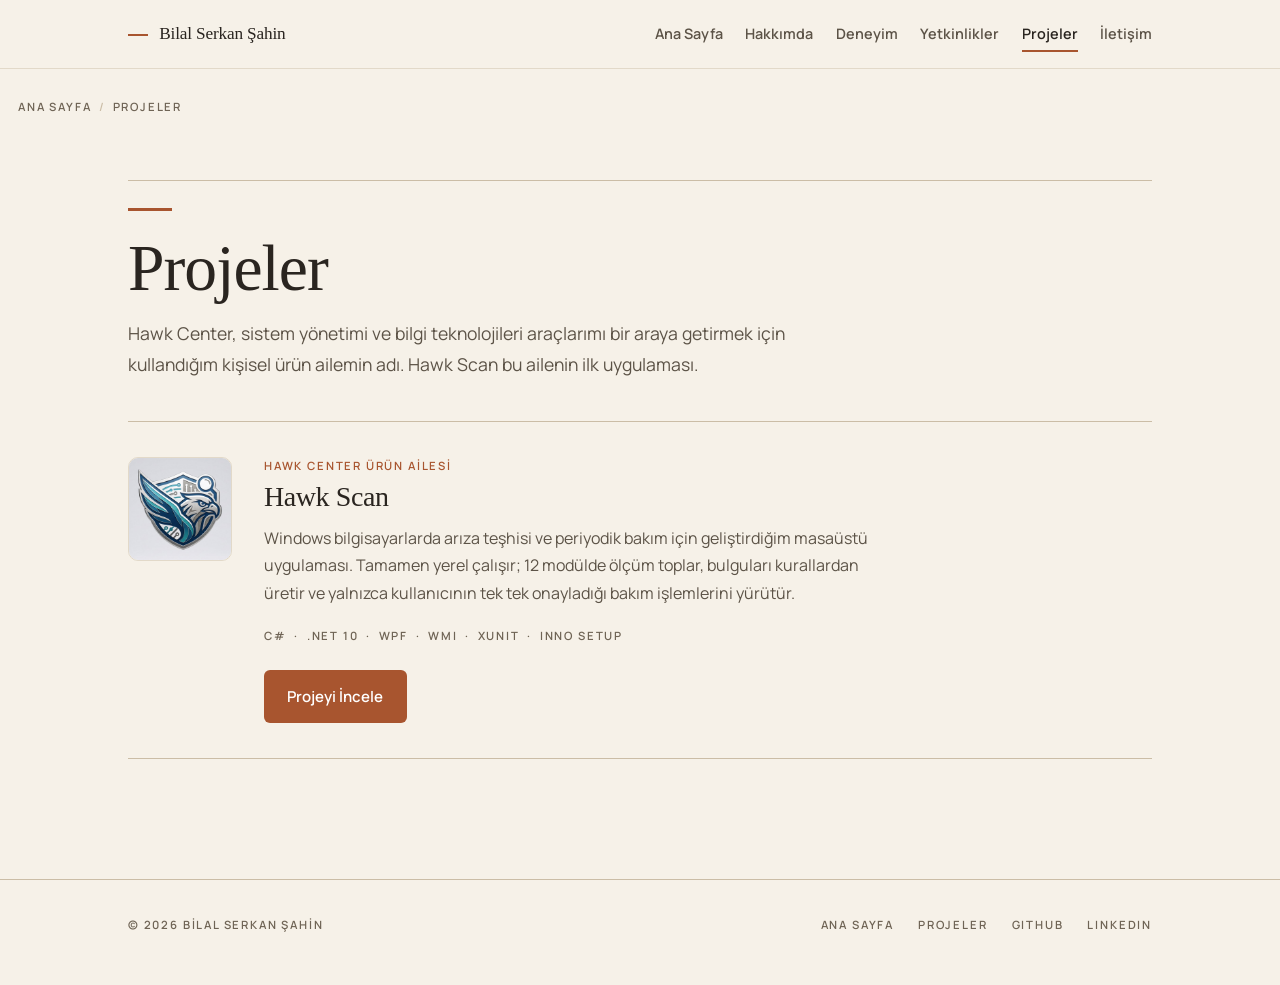
==== projects/index.html @ 638720d2 "İlk portföy sitesi sürümü Co-Authored-By: Claude Opus 5 <noreply@anthropic.com>" ====
<!DOCTYPE html>
<html lang="tr">
<head>
<meta charset="utf-8">
<meta name="viewport" content="width=device-width, initial-scale=1">

<title>Projeler | Bilal Serkan Şahin</title>
<meta name="description" content="Bilgi teknolojileri operasyonlarında karşılaştığım ihtiyaçlardan yola çıkarak geliştirdiğim projeler. Hawk Center ürün ailesi ve Hawk Scan.">
<link rel="canonical" href="https://bserkansahin.github.io/projects/">

<meta property="og:type" content="website">
<meta property="og:locale" content="tr_TR">
<meta property="og:site_name" content="Bilal Serkan Şahin">
<meta property="og:url" content="https://bserkansahin.github.io/projects/">
<meta property="og:title" content="Projeler | Bilal Serkan Şahin">
<meta property="og:description" content="Bilgi teknolojileri operasyonlarında karşılaştığım ihtiyaçlardan yola çıkarak geliştirdiğim projeler.">
<meta property="og:image" content="https://bserkansahin.github.io/assets/images/og-portfoy.png">
<meta property="og:image:width" content="1200">
<meta property="og:image:height" content="630">
<meta property="og:image:alt" content="Bilal Serkan Şahin — Bilgi Teknolojileri Uzmanı">

<meta name="twitter:card" content="summary_large_image">
<meta name="twitter:title" content="Projeler | Bilal Serkan Şahin">
<meta name="twitter:description" content="Bilgi teknolojileri operasyonlarında karşılaştığım ihtiyaçlardan yola çıkarak geliştirdiğim projeler.">
<meta name="twitter:image" content="https://bserkansahin.github.io/assets/images/og-portfoy.png">

<meta name="robots" content="index, follow">
<meta name="theme-color" content="#F6F1E8">

<link rel="icon" href="/assets/icons/favicon.svg" type="image/svg+xml">
<link rel="icon" href="/assets/icons/favicon-32.png" sizes="32x32" type="image/png">
<link rel="apple-touch-icon" href="/assets/icons/apple-touch-icon.png">

<link rel="stylesheet" href="/assets/css/main.css">
</head>

<body>
<a class="skip-link" href="#icerik">İçeriğe geç</a>

<header class="site-header">
  <div class="wrap site-header__inner">
    <a class="brand" href="/"><span class="brand__rule" aria-hidden="true"></span>Bilal Serkan Şahin</a>

    <button class="nav-toggle" type="button" aria-expanded="false" aria-controls="ana-gezinme">
      <span class="nav-toggle__bars" aria-hidden="true"><span></span><span></span><span></span></span>
      MENÜ
    </button>

    <nav class="nav" id="ana-gezinme" aria-label="Ana gezinme">
      <a href="/">Ana Sayfa</a>
      <a href="/#hakkimda">Hakkımda</a>
      <a href="/#deneyim">Deneyim</a>
      <a href="/#yetkinlikler">Yetkinlikler</a>
      <a href="/projects/" aria-current="page">Projeler</a>
      <a href="/#iletisim">İletişim</a>
    </nav>
  </div>
</header>

<nav class="breadcrumb wrap label" aria-label="Site yolu">
  <ol>
    <li><a href="/">ANA SAYFA</a></li>
    <li>PROJELER</li>
  </ol>
</nav>

<main id="icerik">
  <section class="section">
    <div class="wrap">
      <header class="section__head">
        <span class="section__mark" aria-hidden="true"></span>
        <h1>Projeler</h1>
          <p class="lead">
            Hawk Center, sistem yönetimi ve bilgi teknolojileri araçlarımı bir
            araya getirmek için kullandığım kişisel ürün ailemin adı. Hawk Scan
            bu ailenin ilk uygulaması.
          </p>
      </header>

      <article class="project">
        <div class="project__logo">
          <img src="/assets/images/hawk-scan-logo.jpg" width="96" height="96"
               alt="Hawk Scan logosu: kalkan biçimli, şahin başı ve devre hatları taşıyan amblem"
               decoding="async">
        </div>
        <div>
          <p class="label label--accent">HAWK CENTER ÜRÜN AİLESİ</p>
          <h2>Hawk Scan</h2>
          <p class="project__desc">
            Windows bilgisayarlarda arıza teşhisi ve periyodik bakım için
            geliştirdiğim masaüstü uygulaması. Tamamen yerel çalışır; 12 modülde
            ölçüm toplar, bulguları kurallardan üretir ve yalnızca kullanıcının
            tek tek onayladığı bakım işlemlerini yürütür.
          </p>
          <p class="label project__stack">
            C# &nbsp;·&nbsp; .NET 10 &nbsp;·&nbsp; WPF &nbsp;·&nbsp; WMI &nbsp;·&nbsp; XUNIT &nbsp;·&nbsp; INNO SETUP
          </p>
          <a class="btn btn--primary" href="/projects/hawk-scan/">Projeyi İncele</a>
        </div>
      </article>

      <!--
        Yeni proje eklenirken yukarıdaki article.project bloğu kopyalanır,
        içeriği değiştirilir ve altına yeni bir blok olarak yerleştirilir.
        Ayrıntılı adımlar README.md → "Yeni proje ekleme" başlığındadır.
        "Yakında" kartı eklenmez; yalnızca gerçekten var olan projeler
        listelenir.
      -->
    </div>
  </section>
</main>

<footer class="site-footer">
  <div class="wrap site-footer__inner">
    <p class="label" style="margin:0">&copy; <span data-yil>2026</span> BİLAL SERKAN ŞAHİN</p>
    <nav aria-label="Alt bilgi gezinmesi" class="label">
      <a href="/">ANA SAYFA</a>
      <a href="/projects/">PROJELER</a>
      <a href="https://github.com/bserkansahin" rel="noopener me" target="_blank">GITHUB</a>
      <a href="https://www.linkedin.com/in/bilal-serkan-%C5%9Fahin-7395b4167/" rel="noopener me" target="_blank">LINKEDIN</a>
    </nav>
  </div>
</footer>

<script src="/assets/js/main.js" defer></script>
</body>
</html>
---- assets/css/main.css ----
/* ==========================================================================
   Bilal Serkan Şahin — Kişisel Portföy
   Tek stil dosyası. Derleme adımı yoktur; dosya doğrudan yayımlanır.

   ---------------------------------------------------------------------------
   TASARIM YÖNÜ: bohem / kağıt
   ---------------------------------------------------------------------------
   Sayfa sıcak kağıt zeminli, serif başlıklı ve ferah bir belge gibi kurulur.
   Somut kuralları:

   1. Zemin siyah değil, sıcak krem. Metin kahverengiye çalan koyu bir ton.
      Neon/teal vurgu ve tek aralıklı "terminal" etiketleri kaldırıldı.
   2. Başlıklar serif ve büyük. Her bölümün üstünde kısa, kalın bir kiremit
      rengi çizgi bulunur; başlık kendini belli eder.
   3. Tek vurgu rengi: kiremit (terracotta). Zeytin yeşili yalnızca çok küçük
      ikincil işaretlerde.
   4. Liste öğeleri AYNI ağırlık ve AYNI renktedir. Bazı teknoloji adlarının
      koyu, bazılarının soluk görünmesi kasıtlı değil, hataydı; tekrar
      eklemeyin.
   5. Kutu değil çizgi. Çerçeveli kutu yalnızca indirme bloğu ve uyarı notu
      için kullanılır.
   6. Etiket yazıları HTML'de DOĞRUDAN büyük harfle yazılır; CSS'te
      text-transform: uppercase KULLANILMAZ. Gerekçe Hawk Scan'in kendi
      kuralıyla aynı: Türkçe'de "i" harfinin büyüğü "İ"dir ve kültüre bağlı
      dönüşüm tarayıcıdan tarayıcıya güvenilmez.
   ========================================================================== */

/* --------------------------------------------------------------------------
   1. Yazı tipleri

   Gövde: Manrope (yerel, SIL Open Font License — lisans metinleri
   assets/fonts/OFL-*.txt içinde birlikte dağıtılır).

   Başlık: işletim sisteminin kendi serif yazı tipi. Bohem yön serif ister;
   elde lisanslı bir serif dosyası olmadığı için sistem yığını kullanılıyor.
   Bu aynı zamanda indirilecek yazı tipi sayısını azaltıyor.
   -------------------------------------------------------------------------- */

@font-face {
  font-family: "Manrope";
  src: url("../fonts/Manrope-Regular.ttf") format("truetype");
  font-weight: 400;
  font-style: normal;
  font-display: swap;
}

@font-face {
  font-family: "Manrope";
  src: url("../fonts/Manrope-SemiBold.ttf") format("truetype");
  font-weight: 600;
  font-style: normal;
  font-display: swap;
}

/* --------------------------------------------------------------------------
   2. Tasarım belirteçleri
   -------------------------------------------------------------------------- */

:root {
  /* Kağıt ve yüzeyler */
  --bg: #f6f1e8;
  --bg-2: #efe7d9;
  --surface: #fffcf6;
  --line: #e2d9c9;
  --line-2: #cbbda6;

  /* Metin — nötr gri değil, kahverengiye çalan */
  --text: #2a2520;
  --text-2: #5c5347;
  --text-3: #6f6455;

  /* Vurgu: kiremit */
  --accent: #a8552f;
  --accent-deep: #8a4224;
  --accent-soft: #f1e2d6;

  /* İkincil: zeytin — yalnızca küçük işaretlerde */
  --olive: #5f6a49;

  /* Ölçü */
  --gutter: 18px;
  --max: 1060px;
  --label-col: 158px;

  --font-body: "Manrope", "Segoe UI", system-ui, -apple-system, sans-serif;
  --font-display: Georgia, "Iowan Old Style", "Palatino Linotype", "Book Antiqua",
    "Noto Serif", "Liberation Serif", serif;
  --font-mono: ui-monospace, "Cascadia Mono", "Consolas", "SFMono-Regular", monospace;
}

/* --------------------------------------------------------------------------
   3. Temel
   -------------------------------------------------------------------------- */

*,
*::before,
*::after {
  box-sizing: border-box;
}

html {
  scroll-behavior: smooth;
  scroll-padding-top: 88px;
  -webkit-text-size-adjust: 100%;
}

body {
  margin: 0;
  background: var(--bg);
  color: var(--text);
  font-family: var(--font-body);
  font-size: 1rem;
  line-height: 1.72;
  -webkit-font-smoothing: antialiased;
  overflow-x: hidden;
}

::selection {
  background: var(--accent-soft);
  color: var(--text);
}

img {
  max-width: 100%;
  height: auto;
  display: block;
}

a {
  color: var(--accent);
  text-decoration-thickness: 1px;
  text-underline-offset: 3px;
}

a:hover {
  color: var(--accent-deep);
}

h1,
h2,
h3 {
  font-family: var(--font-display);
  font-weight: 400;
  line-height: 1.16;
  margin: 0 0 0.5em;
  letter-spacing: -0.015em;
  color: var(--text);
}

h1 {
  font-size: clamp(2.5rem, 7vw, 4.1rem);
}

h2 {
  font-size: clamp(1.95rem, 4.6vw, 2.7rem);
}

h3 {
  font-size: 1.22rem;
}

p {
  margin: 0 0 1em;
}

p:last-child {
  margin-bottom: 0;
}

ul,
ol {
  margin: 0 0 1em;
  padding-left: 1.15em;
}

li {
  margin-bottom: 0.35em;
}

code {
  font-family: var(--font-mono);
  font-size: 0.85em;
  color: var(--accent-deep);
  background: var(--accent-soft);
  padding: 0.1em 0.38em;
  border-radius: 3px;
}

:focus-visible {
  outline: 2px solid var(--accent);
  outline-offset: 3px;
  border-radius: 3px;
}

/* --------------------------------------------------------------------------
   4. Yardımcılar
   -------------------------------------------------------------------------- */

.wrap {
  width: 100%;
  max-width: var(--max);
  margin: 0 auto;
  padding: 0 var(--gutter);
}

.visually-hidden {
  position: absolute;
  width: 1px;
  height: 1px;
  margin: -1px;
  padding: 0;
  overflow: hidden;
  clip-path: inset(50%);
  white-space: nowrap;
  border: 0;
}

.skip-link {
  position: absolute;
  top: -100px;
  left: var(--gutter);
  z-index: 100;
  background: var(--accent);
  color: #fff;
  padding: 0.65rem 1.1rem;
  font-weight: 600;
  text-decoration: none;
  border-radius: 0 0 6px 6px;
}

.skip-link:focus {
  top: 0;
  color: #fff;
}

/* Küçük künye etiketi. Tek aralıklı yazı tipi KULLANILMAZ; harf aralığı
   açılmış gövde yazısıdır. */
.label {
  font-family: var(--font-body);
  font-size: 0.71rem;
  font-weight: 600;
  letter-spacing: 0.16em;
  line-height: 1.6;
  color: var(--text-3);
  margin: 0;
}

.label--accent {
  color: var(--accent);
}

.lead {
  font-size: 1.1rem;
  color: var(--text-2);
  max-width: 62ch;
}

.muted {
  color: var(--text-2);
}

/* --------------------------------------------------------------------------
   5. Üst şerit
   -------------------------------------------------------------------------- */

.site-header {
  position: sticky;
  top: 0;
  z-index: 50;
  background: rgba(246, 241, 232, 0.94);
  backdrop-filter: blur(8px);
  border-bottom: 1px solid var(--line);
}

.site-header__inner {
  display: flex;
  align-items: center;
  justify-content: space-between;
  gap: 1rem;
  min-height: 68px;
}

.brand {
  font-family: var(--font-display);
  font-size: 1.08rem;
  color: var(--text);
  text-decoration: none;
  white-space: nowrap;
  letter-spacing: -0.01em;
}

.brand:hover {
  color: var(--accent);
}

.brand__rule {
  display: inline-block;
  width: 20px;
  border-top: 2px solid var(--accent);
  vertical-align: middle;
  margin-right: 0.7rem;
}

.nav {
  display: flex;
  align-items: center;
  gap: 1.4rem;
}

.nav a {
  position: relative;
  color: var(--text-2);
  text-decoration: none;
  font-size: 0.9rem;
  font-weight: 600;
  white-space: nowrap;
  padding: 0.3rem 0;
}

.nav a:hover {
  color: var(--accent);
}

.nav a[aria-current="page"],
.nav a.is-active {
  color: var(--text);
}

.nav a[aria-current="page"]::after,
.nav a.is-active::after {
  content: "";
  position: absolute;
  left: 0;
  right: 0;
  bottom: -1px;
  border-top: 2px solid var(--accent);
}

/* Ana sayfada hem "bu sayfadasın" hem "bu bölümdesin" işareti var; ikisi
   aynı anda görünmesin diye bölüm etkinleşince .nav--spy eklenir. */
.nav--spy a[aria-current="page"]:not(.is-active) {
  color: var(--text-2);
}

.nav--spy a[aria-current="page"]:not(.is-active)::after {
  display: none;
}

.nav-toggle {
  display: none;
  align-items: center;
  gap: 0.55rem;
  background: none;
  border: 1px solid var(--line-2);
  color: var(--text);
  font-family: var(--font-body);
  font-size: 0.71rem;
  font-weight: 600;
  letter-spacing: 0.16em;
  padding: 0.55rem 0.8rem;
  border-radius: 5px;
  cursor: pointer;
}

.nav-toggle__bars {
  display: grid;
  gap: 3px;
}

.nav-toggle__bars span {
  display: block;
  width: 15px;
  height: 1.5px;
  background: var(--accent);
  border-radius: 2px;
}

@media (max-width: 830px) {
  .nav-toggle {
    display: inline-flex;
  }

  .site-header__inner {
    position: relative;
  }

  .nav {
    display: none;
    position: absolute;
    left: var(--gutter);
    right: var(--gutter);
    top: calc(100% + 2px);
    flex-direction: column;
    align-items: stretch;
    gap: 0;
    background: var(--surface);
    border: 1px solid var(--line-2);
    border-radius: 7px;
    padding: 0.4rem 0;
    box-shadow: 0 8px 24px rgba(42, 37, 32, 0.08);
  }

  .nav.is-open {
    display: flex;
  }

  .nav a {
    padding: 0.75rem 1.1rem;
  }

  .nav a[aria-current="page"]::after,
  .nav a.is-active::after {
    left: 1.1rem;
    right: auto;
    width: 20px;
    bottom: 0.55rem;
  }
}

/* --------------------------------------------------------------------------
   6. Düğmeler
   -------------------------------------------------------------------------- */

.btn {
  display: inline-flex;
  align-items: center;
  justify-content: center;
  gap: 0.55rem;
  padding: 0.78rem 1.4rem;
  border-radius: 6px;
  font-family: var(--font-body);
  font-size: 0.94rem;
  font-weight: 600;
  text-decoration: none;
  border: 1px solid transparent;
  cursor: pointer;
  transition: background-color 0.15s ease, border-color 0.15s ease, color 0.15s ease;
}

.btn--primary {
  background: var(--accent);
  color: #fff;
}

.btn--primary:hover {
  background: var(--accent-deep);
  color: #fff;
}

.btn--ghost {
  border-color: var(--line-2);
  color: var(--text);
  background: transparent;
}

.btn--ghost:hover {
  border-color: var(--accent);
  color: var(--accent);
  background: var(--accent-soft);
}

.btn-row {
  display: flex;
  flex-wrap: wrap;
  gap: 0.7rem;
  margin-top: 2rem;
}

/* --------------------------------------------------------------------------
   7. Bölüm iskeleti
   -------------------------------------------------------------------------- */

.section {
  padding: 4rem 0;
}

.grid2 {
  display: grid;
  grid-template-columns: var(--label-col) minmax(0, 1fr);
  column-gap: 2.6rem;
}

/* Bölüm başlığı: üstte ince tam genişlik çizgi, altında kısa kalın kiremit
   çubuk, sonra büyük serif başlık. Başlığın kendini belli etmesi bu üçlüden
   geliyor. */
.section__head {
  margin-bottom: 2.6rem;
  border-top: 1px solid var(--line-2);
  padding-top: 1.7rem;
}

.section__mark {
  display: block;
  width: 44px;
  border-top: 3px solid var(--accent);
  margin-bottom: 1.15rem;
}

.section__head h1,
.section__head h2 {
  margin: 0 0 0.45rem;
}

.section__head .lead {
  margin: 0.8rem 0 0;
}

@media (max-width: 760px) {
  .grid2 {
    grid-template-columns: 1fr;
  }

  .section {
    padding: 2.8rem 0;
  }
}

/* Künye satırları: solda etiket, sağda içerik, aralarında ince çizgi. */
.rows {
  list-style: none;
  margin: 0;
  padding: 0;
  border-bottom: 1px solid var(--line);
}

.rows > li,
.rows > .row {
  border-top: 1px solid var(--line);
  padding: 1.5rem 0;
  margin: 0;
}

.row__label {
  padding-top: 0.28rem;
}

.row__body > :last-child {
  margin-bottom: 0;
}

@media (max-width: 760px) {
  .row__label {
    margin-bottom: 0.8rem;
    padding-top: 0;
  }
}

/* --------------------------------------------------------------------------
   8. Hero
   -------------------------------------------------------------------------- */

.hero {
  padding: 5.5rem 0 4.5rem;
}

.hero__layout {
  display: grid;
  grid-template-columns: minmax(0, 1.55fr) minmax(0, 1fr);
  gap: 3.5rem;
  align-items: end;
}

.hero__meta {
  margin-bottom: 1.8rem;
}

.hero h1 {
  margin-bottom: 0.7rem;
  max-width: 13ch;
}

.hero__role {
  font-family: var(--font-display);
  font-size: clamp(1.15rem, 2.6vw, 1.45rem);
  font-style: italic;
  color: var(--accent);
  margin: 0 0 1.6rem;
}

.hero__text {
  color: var(--text-2);
  font-size: 1.08rem;
  max-width: 52ch;
}

/* Fotoğraf yerine künye tablosu — çerçevesiz, yalnızca çizgilerle. */
.facts {
  margin: 0;
  border-bottom: 1px solid var(--line);
}

.facts > div {
  display: grid;
  grid-template-columns: 6.2rem minmax(0, 1fr);
  gap: 1rem;
  border-top: 1px solid var(--line);
  padding: 0.7rem 0;
}

.facts dt {
  margin: 0;
  padding-top: 0.2rem;
}

.facts dd {
  margin: 0;
  color: var(--text);
  font-size: 0.95rem;
  font-weight: 600;
}

@media (max-width: 880px) {
  .hero {
    padding: 3.2rem 0 2.6rem;
  }

  .hero__layout {
    grid-template-columns: 1fr;
    gap: 2.6rem;
  }

  .hero h1 {
    max-width: none;
  }
}

/* --------------------------------------------------------------------------
   9. Hakkımda
   -------------------------------------------------------------------------- */

.about__text {
  max-width: 62ch;
  font-size: 1.04rem;
}

.about__list {
  list-style: none;
  margin: 2.2rem 0 0;
  padding: 0;
  border-bottom: 1px solid var(--line);
  columns: 2;
  column-gap: 2.6rem;
}

.about__list li {
  break-inside: avoid;
  margin: 0;
  border-top: 1px solid var(--line);
  padding: 0.65rem 0;
  color: var(--text-2);
  font-size: 0.95rem;
}

@media (max-width: 700px) {
  .about__list {
    columns: 1;
  }
}

/* --------------------------------------------------------------------------
   10. Deneyim
   -------------------------------------------------------------------------- */

.job__title {
  font-family: var(--font-display);
  font-size: 1.34rem;
  margin: 0 0 0.3rem;
  color: var(--text);
}

.job__org {
  font-weight: 600;
  color: var(--accent);
  margin: 0 0 0.3rem;
  font-size: 0.98rem;
}

.job__meta {
  margin: 0 0 1.2rem;
}

.job__intro {
  color: var(--text-2);
  max-width: 68ch;
  margin-bottom: 1.5rem;
}

/* Görev başlığı + açıklaması ikilileri */
.tasks {
  margin: 0;
}

.tasks > div {
  padding: 0.62rem 0;
  border-top: 1px solid var(--line);
}

.tasks > div:first-child {
  border-top: 0;
  padding-top: 0;
}

.tasks dt {
  margin: 0 0 0.12rem;
  font-weight: 600;
  color: var(--text);
  font-size: 0.97rem;
}

.tasks dd {
  margin: 0;
  color: var(--text-2);
  font-size: 0.93rem;
  line-height: 1.6;
}

/* Alt proje başlığı (Petrol Ofisi Projesi, Maersk Projesi …) */
.subproject {
  margin: 1.8rem 0 0.7rem;
  padding-top: 1.1rem;
  border-top: 2px solid var(--line-2);
  font-family: var(--font-display);
  font-size: 1.05rem;
  color: var(--text);
}

.subproject:first-of-type {
  margin-top: 0;
  padding-top: 0;
  border-top: 0;
}

/* Kısa biçimli eski görevler */
.job__list {
  margin: 0;
  padding: 0;
  list-style: none;
  color: var(--text-2);
  font-size: 0.95rem;
}

.job__list li {
  position: relative;
  padding-left: 1.05rem;
  margin-bottom: 0.3rem;
}

.job__list li::before {
  content: "";
  position: absolute;
  left: 0;
  top: 0.75em;
  width: 6px;
  border-top: 1px solid var(--accent);
}

.row--current .row__label {
  color: var(--accent);
}

/* --------------------------------------------------------------------------
   11. Liste dizileri (yetkinlikler, teknolojiler)

   Tüm öğeler AYNI renk ve AYNI ağırlıkta. Bazılarını kalınlaştırmayın.
   -------------------------------------------------------------------------- */

.items {
  margin: 0;
  color: var(--text-2);
  font-size: 0.97rem;
}

.sep {
  color: var(--line-2);
  padding: 0 0.3rem;
}

/* --------------------------------------------------------------------------
   12. Projeler
   -------------------------------------------------------------------------- */

.project {
  display: grid;
  grid-template-columns: 104px minmax(0, 1fr);
  gap: 2rem;
  align-items: start;
  border-top: 1px solid var(--line-2);
  border-bottom: 1px solid var(--line-2);
  padding: 2.2rem 0;
}

.project__logo {
  width: 104px;
  height: 104px;
  overflow: hidden;
  background: var(--surface);
  border: 1px solid var(--line);
  border-radius: 10px;
}

.project__logo img {
  width: 100%;
  height: 100%;
  object-fit: cover;
}

.project h2,
.project h3 {
  font-size: 1.75rem;
  margin: 0.4rem 0 0.7rem;
}

.project__desc {
  color: var(--text-2);
  max-width: 62ch;
  margin-bottom: 1.2rem;
}

.project__stack {
  margin: 0 0 1.6rem;
}

@media (max-width: 640px) {
  .project {
    grid-template-columns: 1fr;
    gap: 1.3rem;
  }

  .project__logo {
    width: 80px;
    height: 80px;
  }
}

/* --------------------------------------------------------------------------
   13. İletişim
   -------------------------------------------------------------------------- */

.contact {
  list-style: none;
  margin: 0;
  padding: 0;
  border-bottom: 1px solid var(--line);
  max-width: 580px;
}

.contact li {
  margin: 0;
  border-top: 1px solid var(--line);
}

.contact a {
  display: grid;
  grid-template-columns: 6.2rem minmax(0, 1fr) auto;
  align-items: center;
  gap: 1rem;
  padding: 1.05rem 0;
  text-decoration: none;
  color: var(--text);
  font-weight: 600;
  font-size: 0.97rem;
}

.contact a:hover {
  color: var(--accent);
}

.contact__value {
  overflow-wrap: anywhere;
}

.contact__arrow {
  color: var(--line-2);
  transition: transform 0.15s ease, color 0.15s ease;
}

.contact a:hover .contact__arrow {
  color: var(--accent);
  transform: translateX(3px);
}

@media (max-width: 540px) {
  .contact a {
    grid-template-columns: 1fr auto;
    row-gap: 0.15rem;
  }

  .contact a .label {
    grid-column: 1 / -1;
  }
}

/* --------------------------------------------------------------------------
   14. Hawk Scan proje sayfası
   -------------------------------------------------------------------------- */

.breadcrumb {
  padding-top: 1.8rem;
}

.breadcrumb ol {
  list-style: none;
  display: flex;
  flex-wrap: wrap;
  gap: 0.45rem;
  margin: 0;
  padding: 0;
}

.breadcrumb li {
  margin: 0;
}

.breadcrumb li + li::before {
  content: "/";
  margin-right: 0.45rem;
  color: var(--line-2);
}

.breadcrumb a {
  color: var(--text-3);
  text-decoration: none;
}

.breadcrumb a:hover {
  color: var(--accent);
  text-decoration: underline;
}

.project-hero {
  padding: 2.8rem 0 3.4rem;
}

/* Başlık + indirme düğmesi aynı satırda. */
.project-hero__head {
  display: flex;
  align-items: center;
  justify-content: space-between;
  gap: 2rem;
  flex-wrap: wrap;
  margin-bottom: 2rem;
}

.project-hero__ident {
  display: flex;
  align-items: center;
  gap: 1.4rem;
}

.project-hero__logo {
  width: 84px;
  height: 84px;
  flex: 0 0 84px;
  overflow: hidden;
  background: var(--surface);
  border: 1px solid var(--line);
  border-radius: 12px;
}

.project-hero__logo img {
  width: 100%;
  height: 100%;
  object-fit: cover;
}

.project-hero h1 {
  margin: 0.25rem 0 0.2rem;
  font-size: clamp(2.2rem, 5.5vw, 3.2rem);
}

.project-hero__cta {
  text-align: right;
}

.project-hero__cta .btn {
  margin-bottom: 0.65rem;
}

@media (max-width: 720px) {
  .project-hero__cta {
    text-align: left;
    width: 100%;
  }

  .project-hero__ident {
    gap: 1.1rem;
  }

  .project-hero__logo {
    width: 64px;
    height: 64px;
    flex-basis: 64px;
  }
}

/* Sayı künyesi */
.figures {
  display: grid;
  grid-template-columns: repeat(4, minmax(0, 1fr));
  margin: 2.6rem 0 0;
  border-top: 1px solid var(--line-2);
  border-bottom: 1px solid var(--line-2);
}

.figures > div {
  padding: 1.15rem 1.3rem 1.15rem 0;
  border-left: 1px solid var(--line);
  padding-left: 1.3rem;
}

.figures > div:first-child {
  border-left: 0;
  padding-left: 0;
}

.figures dt {
  margin: 0 0 0.3rem;
}

.figures dd {
  margin: 0;
  font-family: var(--font-display);
  font-size: 1.85rem;
  color: var(--text);
  font-variant-numeric: tabular-nums;
  line-height: 1.1;
}

@media (max-width: 640px) {
  .figures {
    grid-template-columns: repeat(2, minmax(0, 1fr));
  }

  .figures > div:nth-child(3) {
    border-left: 0;
    padding-left: 0;
  }

  .figures > div:nth-child(n + 3) {
    border-top: 1px solid var(--line);
  }
}

/* Modül listesi */
.modules {
  list-style: none;
  margin: 0;
  padding: 0;
  display: grid;
  grid-template-columns: repeat(2, minmax(0, 1fr));
  column-gap: 2.6rem;
  border-bottom: 1px solid var(--line);
}

.modules li {
  display: grid;
  grid-template-columns: 2.3rem minmax(0, 1fr);
  gap: 0.9rem;
  margin: 0;
  border-top: 1px solid var(--line);
  padding: 1.05rem 0;
}

.modules .label {
  padding-top: 0.42rem;
  color: var(--accent);
}

.modules h3 {
  font-size: 1.08rem;
  margin: 0 0 0.25rem;
}

.modules p {
  margin: 0;
  font-size: 0.92rem;
  line-height: 1.58;
  color: var(--text-2);
}

@media (max-width: 760px) {
  .modules {
    grid-template-columns: 1fr;
  }
}

/* Bakım adımları */
.steps {
  list-style: none;
  counter-reset: adim;
  margin: 0;
  padding: 0;
  border-bottom: 1px solid var(--line);
}

.steps li {
  counter-increment: adim;
  display: grid;
  grid-template-columns: 2.3rem minmax(0, 1fr);
  gap: 0.9rem;
  margin: 0;
  border-top: 1px solid var(--line);
  padding: 1.25rem 0;
}

.steps li::before {
  content: counter(adim, decimal-leading-zero);
  font-family: var(--font-display);
  font-size: 1.1rem;
  color: var(--accent);
  padding-top: 0.12rem;
}

.steps h3 {
  margin: 0 0 0.25rem;
  font-size: 1.08rem;
}

.steps p {
  margin: 0;
  color: var(--text-2);
  font-size: 0.95rem;
}

/* Mimari akışı */
.pipeline {
  display: flex;
  flex-wrap: wrap;
  align-items: center;
  gap: 0.55rem;
  list-style: none;
  margin: 0 0 2.2rem;
  padding: 0;
  font-size: 0.88rem;
}

.pipeline li {
  margin: 0;
  display: flex;
  align-items: center;
  gap: 0.55rem;
}

.pipeline b {
  font-weight: 600;
  color: var(--text-2);
  border: 1px solid var(--line-2);
  border-radius: 5px;
  padding: 0.45rem 0.85rem;
  background: var(--surface);
}

.pipeline li:last-child b {
  color: var(--accent);
  border-color: var(--accent);
  background: var(--accent-soft);
}

.pipeline .arrow {
  color: var(--line-2);
}

.pipeline li:last-child .arrow {
  display: none;
}

/* Durum listesi */
.check {
  list-style: none;
  margin: 0;
  padding: 0;
  color: var(--text-2);
  font-size: 0.97rem;
}

.check li {
  position: relative;
  padding-left: 1.5rem;
  margin-bottom: 0.5rem;
}

.check li::before {
  content: "";
  position: absolute;
  left: 0;
  top: 0.55em;
  width: 8px;
  height: 8px;
  border-radius: 50%;
  border: 1.5px solid var(--olive);
}

/* Not */
.note {
  border-left: 3px solid var(--accent);
  padding: 0.2rem 0 0.2rem 1.25rem;
  color: var(--text-2);
  font-size: 0.96rem;
}

.note strong {
  color: var(--text);
}

.note--quiet {
  border-left-color: var(--line-2);
  font-size: 0.92rem;
}

/* İndirme bloğu */
.download {
  border: 1px solid var(--line-2);
  border-radius: 10px;
  padding: 1.8rem;
  background: var(--surface);
}

.download__top {
  display: flex;
  flex-wrap: wrap;
  align-items: center;
  justify-content: space-between;
  gap: 1.3rem;
  margin-bottom: 1.5rem;
}

.download h3 {
  margin: 0.3rem 0 0;
  font-size: 1.25rem;
}

.download dl {
  margin: 0;
  border-bottom: 1px solid var(--line);
}

.download dl > div {
  display: grid;
  grid-template-columns: 10.5rem minmax(0, 1fr);
  gap: 1rem;
  border-top: 1px solid var(--line);
  padding: 0.6rem 0;
}

.download dt {
  margin: 0;
  padding-top: 0.2rem;
}

.download dd {
  margin: 0;
  font-size: 0.93rem;
  color: var(--text);
  overflow-wrap: anywhere;
}

.download dd.hash {
  font-family: var(--font-mono);
  font-size: 0.78rem;
  color: var(--text-2);
  line-height: 1.75;
}

.cmd {
  font-family: var(--font-mono);
  font-size: 0.78rem;
  color: var(--text-2);
  background: var(--bg-2);
  border-radius: 5px;
  padding: 0.6rem 0.8rem;
  margin: 0.9rem 0 0;
  overflow-wrap: anywhere;
}

@media (max-width: 560px) {
  .download {
    padding: 1.25rem;
  }

  .download dl > div {
    grid-template-columns: 1fr;
    gap: 0.1rem;
  }
}

/* --------------------------------------------------------------------------
   15. 404
   -------------------------------------------------------------------------- */

.notfound {
  padding: 6rem 0 5rem;
}

.notfound .label {
  margin-bottom: 1.3rem;
}

/* --------------------------------------------------------------------------
   16. Alt bilgi
   -------------------------------------------------------------------------- */

.site-footer {
  border-top: 1px solid var(--line-2);
  padding: 2.2rem 0 3.2rem;
  margin-top: 3.5rem;
}

.site-footer__inner {
  display: flex;
  flex-wrap: wrap;
  gap: 1rem 2rem;
  justify-content: space-between;
  align-items: baseline;
}

.site-footer a {
  color: var(--text-3);
  text-decoration: none;
}

.site-footer a:hover {
  color: var(--accent);
}

.site-footer nav {
  display: flex;
  flex-wrap: wrap;
  gap: 1.5rem;
}

/* --------------------------------------------------------------------------
   17. Hareket tercihi

   Sitede "kaydırınca belir" efekti bilinçli olarak yok: içeriği önce
   görünmez yapıp betikle görünür kılmak, betik çalışmazsa ya da sayfa
   yazdırılırsa metni kaybeder.
   -------------------------------------------------------------------------- */

@media (prefers-reduced-motion: reduce) {
  html {
    scroll-behavior: auto;
  }

  *,
  *::before,
  *::after {
    animation-duration: 0.01ms !important;
    animation-iteration-count: 1 !important;
    transition-duration: 0.01ms !important;
    scroll-behavior: auto !important;
  }
}

/* --------------------------------------------------------------------------
   18. Yazdırma
   -------------------------------------------------------------------------- */

@media print {
  .site-header,
  .site-footer,
  .btn-row,
  .nav-toggle,
  .breadcrumb,
  .project-hero__cta {
    display: none;
  }

  body {
    background: #fff;
    color: #000;
  }

  .download {
    border: 1px solid #ccc;
    background: #fff;
  }
}
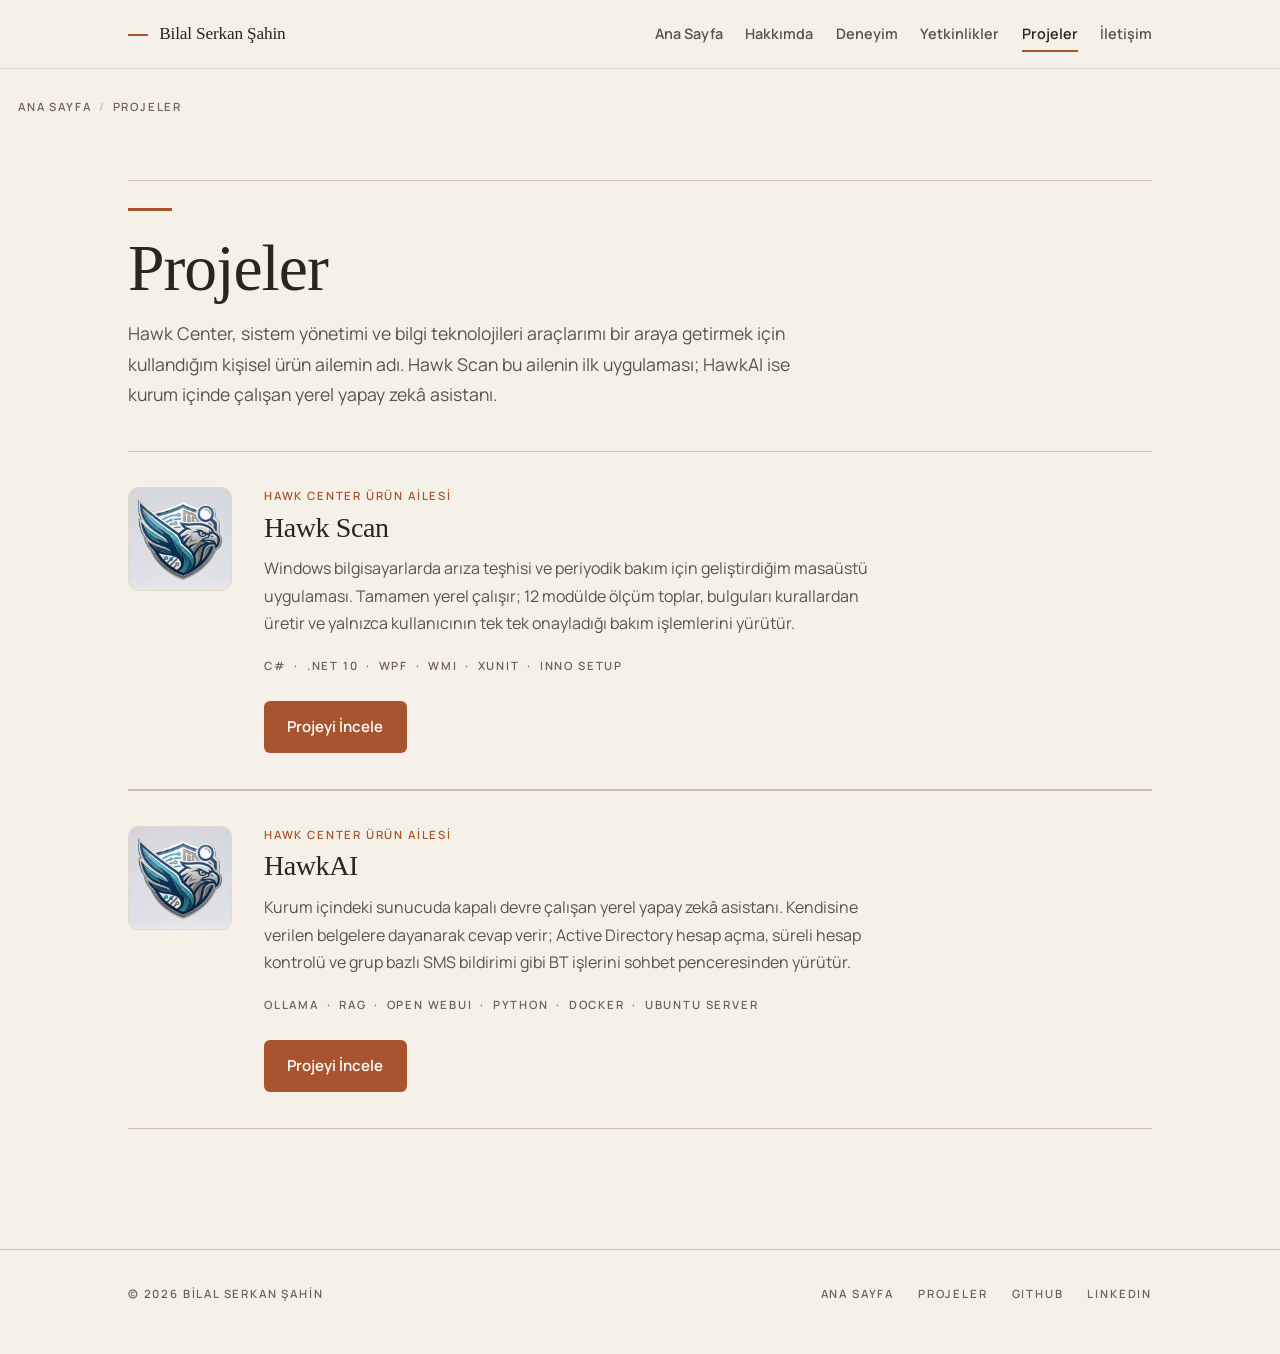
==== commit ef9c6768: "HawkAI proje sayfasını ekle Kurum içi yerel yapay zekâ asistanı HawkAI için vaka sayfası, proje list" ====
--- a/projects/index.html
+++ b/projects/index.html
@@ -5,7 +5,7 @@
 <meta name="viewport" content="width=device-width, initial-scale=1">
 
 <title>Projeler | Bilal Serkan Şahin</title>
-<meta name="description" content="Bilgi teknolojileri operasyonlarında karşılaştığım ihtiyaçlardan yola çıkarak geliştirdiğim projeler. Hawk Center ürün ailesi ve Hawk Scan.">
+<meta name="description" content="Bilgi teknolojileri operasyonlarında karşılaştığım ihtiyaçlardan yola çıkarak geliştirdiğim projeler. Hawk Center ürün ailesi: Hawk Scan ve HawkAI.">
 <link rel="canonical" href="https://bserkansahin.github.io/projects/">
 
 <meta property="og:type" content="website">
@@ -73,7 +73,8 @@
           <p class="lead">
             Hawk Center, sistem yönetimi ve bilgi teknolojileri araçlarımı bir
             araya getirmek için kullandığım kişisel ürün ailemin adı. Hawk Scan
-            bu ailenin ilk uygulaması.
+            bu ailenin ilk uygulaması; HawkAI ise kurum içinde çalışan yerel
+            yapay zekâ asistanı.
           </p>
       </header>
 
@@ -96,6 +97,28 @@
             C# &nbsp;·&nbsp; .NET 10 &nbsp;·&nbsp; WPF &nbsp;·&nbsp; WMI &nbsp;·&nbsp; XUNIT &nbsp;·&nbsp; INNO SETUP
           </p>
           <a class="btn btn--primary" href="/projects/hawk-scan/">Projeyi İncele</a>
+        </div>
+      </article>
+
+      <article class="project">
+        <div class="project__logo">
+          <img src="/assets/images/hawk-scan-logo.jpg" width="96" height="96"
+               alt="Hawk Center amblemi: kalkan biçimli, şahin başı ve devre hatları taşıyan logo"
+               decoding="async">
+        </div>
+        <div>
+          <p class="label label--accent">HAWK CENTER ÜRÜN AİLESİ</p>
+          <h2>HawkAI</h2>
+          <p class="project__desc">
+            Kurum içindeki sunucuda kapalı devre çalışan yerel yapay zekâ
+            asistanı. Kendisine verilen belgelere dayanarak cevap verir;
+            Active Directory hesap açma, süreli hesap kontrolü ve grup bazlı
+            SMS bildirimi gibi BT işlerini sohbet penceresinden yürütür.
+          </p>
+          <p class="label project__stack">
+            OLLAMA &nbsp;·&nbsp; RAG &nbsp;·&nbsp; OPEN WEBUI &nbsp;·&nbsp; PYTHON &nbsp;·&nbsp; DOCKER &nbsp;·&nbsp; UBUNTU SERVER
+          </p>
+          <a class="btn btn--primary" href="/projects/hawkai/">Projeyi İncele</a>
         </div>
       </article>
 
--- a/assets/css/main.css
+++ b/assets/css/main.css
@@ -1190,6 +1190,29 @@
   border: 1.5px solid var(--olive);
 }
 
+/* Ekran görüntüleri */
+.shots {
+  display: grid;
+  gap: 2.4rem;
+}
+
+.shot {
+  margin: 0;
+}
+
+.shot img {
+  display: block;
+  width: 100%;
+  height: auto;
+  border: 1px solid var(--line-2);
+  border-radius: 8px;
+  background: var(--bg-2);
+}
+
+.shot figcaption {
+  margin-top: 0.75rem;
+}
+
 /* Not */
 .note {
   border-left: 3px solid var(--accent);
